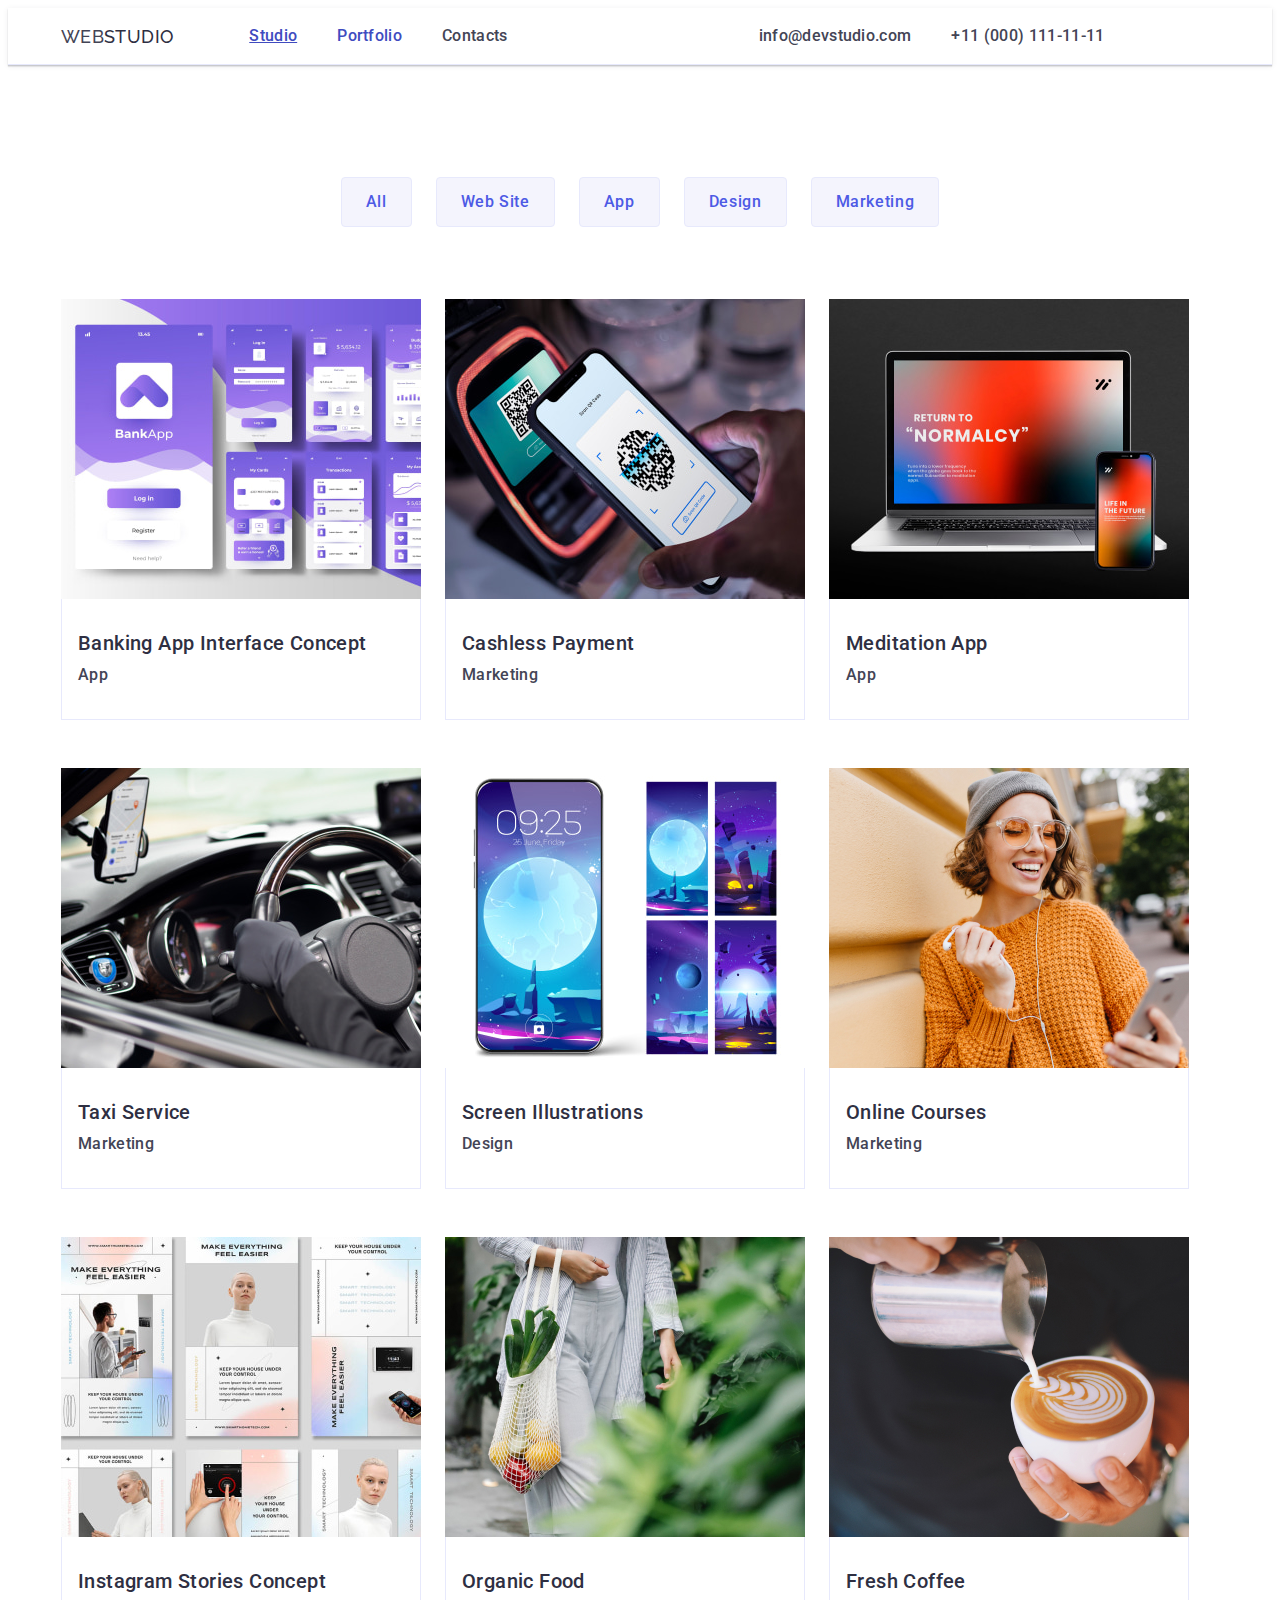
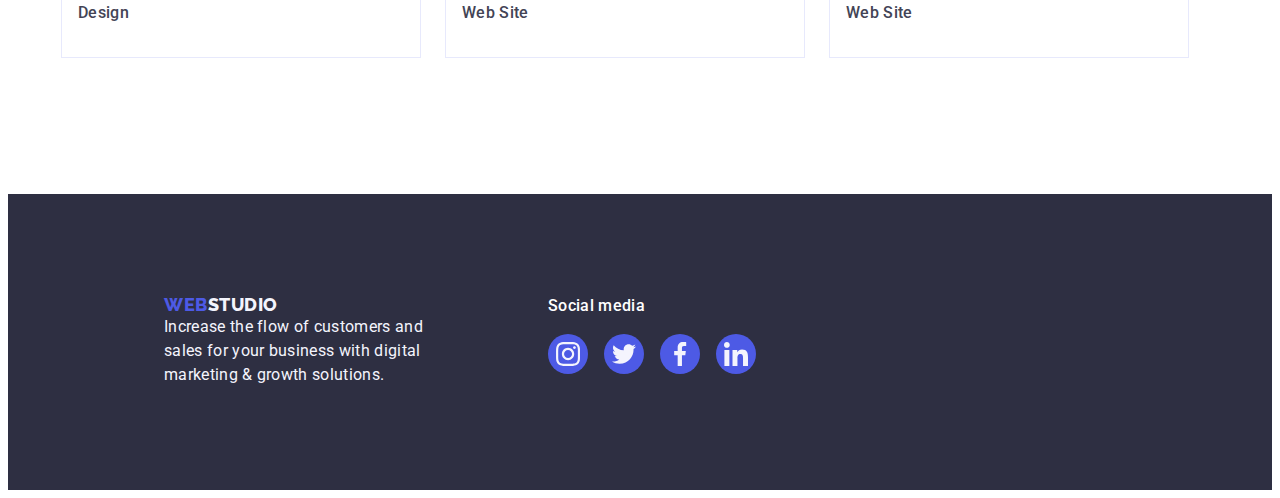
==== portfolio.html @ a3368571 "Initial commit" ====
<!DOCTYPE html>
<html lang="en">
  <head>
    <meta charset="UTF-8" />
    <meta name="viewport" content="width=device-width, initial-scale=1.0" />
    <title>Portofolio</title>

    <link
      rel="stylesheet"
      href="https://cdnjs.cloudflare.com/ajax/libs/modern-normalize/2.0.0/modern-normalize.min.css"
      integrity="sha512-4xo8blKMVCiXpTaLzQSLSw3KFOVPWhm/TRtuPVc4WG6kUgjH6J03IBuG7JZPkcWMxJ5huwaBpOpnwYElP/m6wg=="
      crossorigin="anonymous"
      referrerpolicy="no-referrer"
    />

    <link rel="stylesheet" href="./css/styles.css" />
    <link rel="preconnect" href="https://fonts.googleapis.com" />
    <link rel="preconnect" href="https://fonts.gstatic.com" crossorigin />
    <link
      href="https://fonts.googleapis.com/css2?family=Raleway:wght@700&family=Roboto:wght@400;500;700;900&display=swap"
      rel="stylesheet"
    />
  </head>
  <body>

    <header class="header">
      <!-- Navigation -->
      <div class="header-div container">
        <nav class="nav">
          <a href="./index.html" class="logo-link link">
            Web<span class="logo-second-word">Studio</span></a
          >
          <ul class="list nav-menu">
            <li><a href="./index.html" class="nav-link studio">Studio</a></li>
            <li>
              <a href="./portfolio.html" class="nav-link link studio">Portfolio</a>
            </li>
            <li><a href="" class="nav-link link">Contacts</a></li>
          </ul>
        </nav>
        <!-- Contact-Informations -->
        <address class="address list">
          <ul class="list address-list">
            <li>
              <a href="mailto:info@devstudio.com" class="phone-email link"
                >info@devstudio.com</a
              >
            </li>
            <li>
              <a href="tel:+110001111111" class="phone-email link"
                >+11 (000) 111-11-11</a
              >
            </li>
          </ul>
        </address>
      </div>
    </header>
   
    <main>
      <!-- Filter-Section -->
      <section class="filter-section">
        <div class="portfolio-section-div container">
          <h1 class="visually-hidden">nu poate fi gol</h1>
          <ul class="list buttons-list">
            <li>
              <button type="button" class="button">All</button>
            </li>
            <li>
              <button type="button" class="button">Web Site</button>
            </li>
            <li>
              <button type="button" class="button">App</button>
            </li>
            <li>
              <button type="button" class="button">Design</button>
            </li>
            <li>
              <button type="button" class="button">Marketing</button>
            </li>
          </ul>
          <ul class="list portfolio-list">
            <li class="portfolio-list-list">
              <a href="" class="link portfolio-link">
                <div class="card">
                <img
                  src="./images/banking-1.jpg"
                  alt="bank aplication"
                  width="360"
                />
                <p class="p-card">
                  14 Stylish and User-Friendly App Design Concepts · Task Manager App · Calorie Tracker App · Exotic Fruit Ecommerce App · Cloud Storage App
                </p>
                </div>
                <div class="portfolio-link-div">
                  <h2 class="projects-name">Banking App Interface Concept</h2>
                  <p class="projects-description">App</p>
                </div>
              </a>
            </li>
            <li class="portfolio-list-list">
              <a href="" class="link portfolio-link">
                <div class="card">
                <img
                  src="./images/payment-2.jpg"
                  alt="phone aplication"
                  width="360"
                />
                <p class="p-card">
                  14 Stylish and User-Friendly App Design Concepts · Task Manager App · Calorie Tracker App · Exotic Fruit Ecommerce App · Cloud Storage App
                </p>
                </div>
                <div class="portfolio-link-div">
                  <h2 class="projects-name">Cashless Payment</h2>
                  <p class="projects-description">Marketing</p>
                </div>
              </a>
            </li>
            <li class="portfolio-list-list">
              <a href="" class="link portfolio-link">
                <div class="card">
                  <img
                  src="./images/meditation-3.jpg"
                  alt="computer aplication"
                  width="360"
                />
                <p class="p-card">
                  14 Stylish and User-Friendly App Design Concepts · Task Manager App · Calorie Tracker App · Exotic Fruit Ecommerce App · Cloud Storage App
                </p>


                </div>
               
                <div class="portfolio-link-div">
                  <h2 class="projects-name">Meditation App</h2>
                  <p class="projects-description">App</p>
                </div>
              </a>
            </li>
            <li class="portfolio-list-list">
              <a href="" class="link portfolio-link">
                <div class="card">
                  <img
                  src="./images/taxi-4.jpg"
                  alt="inide the car"
                  width="360"
                />
                <p class="p-card">
                  14 Stylish and User-Friendly App Design Concepts · Task Manager App · Calorie Tracker App · Exotic Fruit Ecommerce App · Cloud Storage App
                </p>
                </div>
              

                <div class="portfolio-link-div">
                  <h2 class="projects-name">Taxi Service</h2>
                  <p class="projects-description">Marketing</p>
                </div>
              </a>
            </li>
            <li class="portfolio-list-list">
              <a href="" class="link portfolio-link">
                <div class="card">
                <img
                  src="./images/screen-5.jpg"
                  alt="phone interface"
                  width="360"
                />
                <p class="p-card">
                  14 Stylish and User-Friendly App Design Concepts · Task Manager App · Calorie Tracker App · Exotic Fruit Ecommerce App · Cloud Storage App
                </p>
                </div>
                
                <div class="portfolio-link-div">
                  <h2 class="projects-name">Screen Illustrations</h2>
                  <p class="projects-description">Design</p>
                </div>
              </a>
            </li>
            <li class="portfolio-list-list">
              <a href="" class="link portfolio-link">
                <div class="card">
                  <img src="./images/online-5.jpg" alt="persoana" width="360" />
                  <p class="p-card">
                    14 Stylish and User-Friendly App Design Concepts · Task Manager App · Calorie Tracker App · Exotic Fruit Ecommerce App · Cloud Storage App
                  </p>





                </div>
               
                <div class="portfolio-link-div">
                  <h2 class="projects-name">Online Courses</h2>
                  <p class="projects-description">Marketing</p>
                </div>
              </a>
            </li>
            <li class="portfolio-list-list">
              <a href="" class="link portfolio-link">
                <div class="card">
                  
                  <img
                  src="./images/stories-7.jpg"
                  alt="aplication interface"
                  width="360"
                />
                <p class="p-card">
                  14 Stylish and User-Friendly App Design Concepts · Task Manager App · Calorie Tracker App · Exotic Fruit Ecommerce App · Cloud Storage App
                </p>
                </div>
              






                <div class="portfolio-link-div">
                  <h2 class="projects-name">Instagram Stories Concept</h2>
                  <p class="projects-description">Design</p>
                </div>
              </a>
            </li>
            <li class="portfolio-list-list">
              <a href="" class="link portfolio-link">
                <div class="card">

                  <img src="./images/food-3.jpg" alt="groceries" width="360" />
                  <p class="p-card">
                    14 Stylish and User-Friendly App Design Concepts · Task Manager App · Calorie Tracker App · Exotic Fruit Ecommerce App · Cloud Storage App
                  </p>
                </div>
             




                <div class="portfolio-link-div">
                  <h2 class="projects-name">Organic Food</h2>
                  <p class="projects-description">Web Site</p>
                </div>
              </a>
            </li>
            <li class="portfolio-list-list">
              <a href="" class="link portfolio-link">
                <div class="card">
                <img src="./images/coffee-2.jpg" alt="coffe" width="360" />
                <p class="p-card">
                  14 Stylish and User-Friendly App Design Concepts · Task Manager App · Calorie Tracker App · Exotic Fruit Ecommerce App · Cloud Storage App
                </p>
                </div>
                
                <div class="portfolio-link-div">
                  <h2 class="projects-name">Fresh Coffee</h2>
                  <p class="projects-description">Web Site</p>
                </div>
              </a>
            </li>
          </ul>
        </div>
      </section>
    </main>
 

  <footer class="footer-class">
    <div class="container-footer">
      <div class="logo-and-paragraph">
        <a href="./index.html" class="logo-footer"
          >Web<span class="span-footer">Studio</span></a
        >
        <p class="logo-footer-link">
          Increase the flow of customers and sales for your business with
          digital marketing & growth solutions.
        </p>
      </div>

      <div class="footer-socials">
        <p class="p-social-media">Social media</p>
        <ul class="footer-list">
          <li class="listaa">
            <a href="" class="link-footer">
              <svg class="last-icons" width="24" height="24">
                <use href="./images/icons.svg#icon-instagram"></use>
              </svg>
            </a>
          </li>
          <li class="listaa">
            <a href="" class="link-footer">
              <svg class="last-icons" width="24" height="24">
                <use href="./images/icons.svg#icon-twitter"></use>
              </svg>
            </a>
          </li>
          <li class="listaa">
            <a href="" class="link-footer">
              <svg class="last-icons" width="24" height="24">
                <use href="./images/icons.svg#icon-facebook"></use>
              </svg>
            </a>
          </li>
          <li class="listaa">
            <a href="" class="link-footer">
              <svg class="last-icons" width="24" height="24">
                <use href="./images/icons.svg#icon-linkedin"></use>
              </svg>
            </a>
          </li>
        </ul>
      </div>
    </div>
 
  </footer>
</body>
</html>
---- css/styles.css ----
:root {
  --main-color-white: white;
  --text-color-white: #FFFFFFFF;
  --text-color-navy: #2e2f42;
  --text-color-slate: #434455;
  --text-color-cloud: #f4f4fd;
  --text-color-logo: #4d5ae5;
  --background-color: #2e2f42;
  --button-hover-color: #404bbf;
  /* --button-color: #f4f4f4fd; */
  
  --logo-font-family: "Raleway", sans-serif;
  --text-font-family: "Roboto", sans-serif;
}

body {
  font-family: var(--text-font-family);
  background-color: var(--main-color-white);
  color: var(--text-color-slate);
}


h2 {
  margin: 0;
}


p{
  margin: 0;
  
}









.container {
  width: 1158px;
  margin: 0 auto;
  padding: 0 15px;
}


/*Header*/



.header {
  border-bottom: 1px solid #e7e9fc;
  box-shadow: 0px 2px 1px rgba(46, 47, 66, 0.08), 0px 1px 1px rgba(46, 47, 66, 0.16), 0px 1px 6px rgba(46, 47, 66, 0.08);
}

.header-div {
  display: flex;
  width: 1158px;
  margin: 0 auto;
  padding: 0 15px;
}



.nav {
  display: flex;
  align-items: center;
}


.logo-link {
  color: var(--text-color-logo);
  font-family: var(--logo-font-family);
  font-size: 18px;
  font-weight: 800;
  line-height: 1.17;
  letter-spacing: 0.54px;
  text-transform: uppercase;
  margin-right: 76px;
  display: inline-block;
}



.logo-second-word {
  color: var(--text-color-navy);
}


.list {
  list-style: none;
  gap: 24px;

  display: flex;
}


.nav-menu {
  display: flex;
  gap: 40px;
}




.nav-link {
  color: var(--text-color-navy);
  font-size: 16px;
  font-weight: 500;
  line-height: 150%;
  letter-spacing: 0.32px;
  padding: 24px 0;
 



  
}

.nav-link:hover .nav-link:focus {
  color: var(--button-hover-color);
}




.address {
  color: var(--text-color-slate);
  font-size: 16px;
  font-style: normal;
  line-height: 150%;
  letter-spacing: 0.32px;
}

.address-list {
  display: flex;
  gap: 40px;
  /* adaugat in tema 4 */
  padding-left: 251px;
}

.address:hover .address:focus {
  color: var(--text-color-cloud);
}


.phone-email {
  color: var(--text-color-slate);
  line-height: 1.5;
  letter-spacing: 0.02em;
  transition: color 250ms cubic-bezier(0.4, 0, 0.2, 1);
}

.phone-email:hover .phone-email:focus {
  background-color: var(--button-hover-color);
}


/*First Section*/




.first-section {
  background-color: #2e2f42;
  padding: 188px 0;
  background-image: linear-gradient(
      rgba(46, 47, 66, 0.7),
      rgba(46, 47, 66, 0.7)
    ),
    url(../images/pozahero.jpg);

  background-repeat: no-repeat;
  background-position: center;
  background-size: cover;
  max-width: 1440px;
}



.title-first-section {
  font-size: 56px;
  line-height: 1.07;
  text-align: center;
  color: #ffffff;
  width: 496px;

  margin-left: auto;
  margin-right: auto;
}

.button-first-section {
  display: block;
  min-width: 169px;
  height: 56px;
  border: none;
  background-color: #4d5ae5;
  border-radius: 4px;
  cursor: pointer;
  color: var(--WHITE, #fff);

  /* Button Text */
  font-family: Roboto;
  font-size: 16px;
  font-style: normal;
  font-weight: 500;
  line-height: 24px; /* 150% */
  letter-spacing: 0.64px;
  margin-left: auto;
  margin-right: auto;
  transition: background-color 250ms cubic-bezier(0.4, 0, 0.2, 1);
  
}

.button-first-section:hover {
  background-color: #404bbf;
}

.button-first-section:focus {
  background-color: #404bbf;
}



/*Second section*/

.p-social-media {

  margin-bottom: 16px;
  font-family: Roboto;
  font-weight: 500;
  font-size: 16px;
  line-height: 1.5;
  letter-spacing: 0.02em;
  color: var(--text-color-white);
  font-style: normal;
  
  
}










ul {
  padding: 0;
}



.title-second-section {
  margin-bottom: 8px;
  text-align: center;
}

.paragraph-second-section {
  /* Body */
  font-family: Roboto;
  font-size: 16px;
  font-style: normal;
  font-weight: 400;
  line-height: 24px; /* 150% */
  letter-spacing: 0.32px;
}

.second-section {
  padding: 120px 0;
  display: flex;
}

.paragraph-second-section-forth {
  color: var(--SLATE, #434455);
  text-align: center;

  /* Body */
  font-family: Roboto;
  font-size: 16px;
  font-style: normal;
  font-weight: 400;
  line-height: 24px; /* 150% */
  letter-spacing: 0.32px;
}

.forth-social-media {
  display: flex;
  justify-content: center;
  gap: 24px;
}

.forth-icons {
  height: 40px;
  width: 40px;
  list-style-type: none;
}

.link-icons {
  width: 100%;
  height: 100%;
  background-color: #4d5ae5;
  border-radius: 50%;
  display: flex;
  align-items: center;
  justify-content: Center;
  fill: var(--text-color-cloud);
  transition: background-color 250ms cubic-bezier(0.4, 0, 0.2, 1);

}

.link-icons:hover {
  background-color: #404bbf;
}

.link-icons:focus {
  background-color: #404bbf;
}

.our-team-icons {
  /* fill: #f4f4fd; */
  fill: var(--text-color-cloud);
}

.section-customers {
  padding-top: 120px;
  padding-bottom: 120px;
}



.list-customers {
  list-style: none;
  /* padding: 24px; */
  display: flex;

  gap: 24px;

  
}


.subtitle {

  font-size: 36px;
  line-height: 1.11;
  color: var(--NAVY-BLUE, #2e2f42);
  margin-bottom: 72px;
  
  text-align: center;
}





.icons-list {
  width: 168px;
  height: 88px;
  /* flex-shrink: 0;
  border-radius: 4px;
  border: 1px solid #8e8f99;
  display: flex;
  align-items: center;
  fill: currentColor; */
}

.icons-list-svg {

  width: 104px;
  height: 56px;
  fill: currentColor;


}


.link-customers-five-section {
  width: 100%;
  height: 100%;
  border: 1px solid #8e8f99;
  border-radius: 4px;
  display: flex;
  align-items: center;
  justify-content: center;
  color: #8e8f99;
  transition: border-color 250ms cubic-bezier(0.4, 0, 0.2, 1), color 250ms cubic-bezier(0.4, 0, 0.2, 1);

  /* box-sizing: border-box; */
}

.link-customers-five-section:hover {
  color: #404bbf;
  border-color: #404bbf;
}

.link-customers-five-section:focus {
  color: #404bbf ;
  border-color: #404bbf;
}

.link {
  text-decoration: none;
  font-weight: 500;
  line-height: 1.5;
  letter-spacing: 0.02em;
  color: var(--list-color);
}

.forth-section {
  background-color: #f4f4fd;
  padding: 120px 0;
}

.title-forth-section {
  margin-bottom: 72px;
  font-size: 36px;
  line-height: 1.11;
  text-align: center;
  letter-spacing: 0.02em;
  text-transform: capitalize;
  color: #2e2f42;
}

.background-special {
  border-top-left-radius: 0px;
  border-top-right-radius: 0px;
  border-bottom-left-radius: 4px;
  border-bottom-right-radius: 4px;
  width: 100%;
  min-width: 264px;
  gap: 24px;

  box-shadow: 0px 1px 6px rgba(46, 47, 66, 0.08),
    0px 1px 1px rgba(46, 47, 66, 0.16), 0px 2px 1px rgba(46, 47, 66, 0.08);
  border-radius: 0px 0px 4px 4px;
  background: var(--WHITE, #fff);
  box-shadow: 0px 2px 1px 0px rgba(46, 47, 66, 0.08),
    0px 1px 1px 0px rgba(46, 47, 66, 0.16),
    0px 1px 6px 0px rgba(46, 47, 66, 0.08);
}

.container-forth {
  padding-top: 32px;
  padding-bottom: 32px;
}

.link:hover {
  color: #404bbf;
}
.link:focus {
  color: #404bbf;
}



img {
  display: block;
}

.studio {

  color: #404bbf;
  position: relative;
  transition: color 250ms cubic-bezier(0.4, 0, 0.2, 1);
  
  
  

}



.studio::after {

  content: "";
  position: absolute;
  left: 0;
  bottom: -1px;
  height: 4px;
  background-color: #404bbf;
  border-radius: 2px;
  transition: color 250ms cubic-bezier(0.4, 0, 0.2, 1);



}




/* .port {

  color: #404bbf;
  position: relative;

  







} */


.port::after {

  content: '';
  position: absolute;
  left: 0;
  bottom: -1px;
  height: 4px;
  background-color: #404bbf;
  border-radius: 2px;
  transition: color 250ms cubic-bezier(0.4, 0, 0.2, 1);




}












.button {
  font-family: "Roboto", sans-serif;
  font-weight: 500;
  font-size: 16px;
  line-height: 1.5;
  letter-spacing: 0.04em;
  color: #4d5ae5;
  background-color: #f4f4fd;

  cursor: pointer;
  padding: 12px 24px;
  border: 1px solid #e7e9fc;
  border-radius: 4px;
  transition: color 250ms cubic-bezier(0.4, 0, 0.2, 1), background-color 250ms cubic-bezier(0.4, 0,  0.2, 1), border-color 250ms cubic-bezier(0.4, 0, 0.2, 1), box-shadow 250ms cubic-bezier(0.4, 0, 0.2, 1);
  
 
  



}






.button:hover {
  background-color: #404bbf;
  color: #ffffffff;
  border: 1px solid transparent;
  box-shadow:  0px 3px 1px rgba(0, 0, 0, 0.1), 0px 2px 1px rgba(0, 0, 0, 0.08), 0px 2px 2px rgba(0, 0, 0, 0.12);
}
.button:focus {
  background-color: #404bbf;
  color: #ffffffff;
  border: 1px solid transparent;
  box-shadow:  0px 3px 1px rgba(0, 0, 0, 0.1), 0px 2px 1px rgba(0, 0, 0, 0.08), 0px 2px 2px rgba(0, 0, 0, 0.12);

}




.portfolio-list {
  display: flex;
  flex-wrap: wrap;
  column-gap: 24px;
  row-gap: 48px;
}

.portfolio-link {
  /* width: calc((100%-48px) / 3); */
  display:block;
  transition: box-shadow 250ms cubic-bezier(0.4, 0, 0.2, 1);

 



}

.portfolio-link-div {
  padding: 32px 16px;
  border: 1px solid #e7e9fc;
  border-top: none;
 
 
}

.portfolio-link:hover{
  box-shadow: 0px 1px 6px rgba(46, 47, 66, 0.08), 0px 1px 1px rgba(46, 47, 66, 0.16), 0px 2px 1px rgba(46, 47, 66, 0.08); 
  /* transition: box-shadow 250ms cubic-bezier(0.4, 0, 0.2, 1); */

  /* transform: translateY(0%); */

  


 





}

.card {

  position: relative;
  overflow: hidden;


}

.p-card {

  position: absolute;
  top: 0;

  
  font-size: 16px;
  line-height: 1.5em;
  letter-spacing: 0.02em;
  color: var(--text-color-cloud);
  padding: 40px 32px;
  background-color: #4d5ae5;
  height: 100%;
  width: 100%;
  transform: translateY(100%);
  transition: transform 250ms cubic-bezier(0.4, 0, 0.2, 1);
  
  


}


.portfolio-link:hover .p-card {

  transform: translateY(0);

}


.portfolio-link:focus .p-card {

  transform: translateY(0);
}







.portfolio-link:focus{

  box-shadow: 0px 1px 6px rgba(46, 47, 66, 0.08), 0px 1px 1px rgba(46, 47, 66, 0.16), 0px 2px 1px rgba(46, 47, 66, 0.08); 
  transform: translateY(0%);

}





.footer-class {
  background-color: var(--background-color);
  padding: 100px 0;
  /* margin: 0; */
}

.container-footer {
  display: flex;
  align-items: baseline;
  /* margin-right: 120px; */
}

.logo-and-paragraph {
  /* padding-top: 32px;
  padding-bottom: 32px; */
  margin-right: 120px;
}

.span-footer {
  color: var(--CLOUD, #f4f4fd);


  /* font-family: Raleway;
  font-size: 18px;
  font-style: normal;
  font-weight: 800;
  line-height: 21px; /* 116.667% */



  /* letter-spacing: 0.54px;
  text-transform: uppercase; */ 
}

.logo-footer {
  color: var(--IRIS, #4d5ae5);
  font-family: Raleway;
  font-size: 18px;
  font-style: normal;
  font-weight: 800;
  line-height: 21px; /* 116.667% */
  letter-spacing: 0.54px;
  text-transform: uppercase;

  text-decoration: none;
  margin-left: 156px;
}

.last-icons {
  /* fill: #f4f4f4fd; */
  fill: var(--text-color-cloud);
}

.logo-footer-link {
  color: var(--CLOUD, #f4f4fd);

  /* Body */
  /* font-family: Roboto; */
  font-size: 16px;
  font-style: normal;
  font-weight: 400;
  line-height: 1.5; /* 150% */
  letter-spacing: 0.32px;
  max-width: 264px;
  margin-left: 156px;

}







.footer-list {
  display: flex;
  gap: 16px;
}

.listaa {
  width: 40px;
  height: 40px;
  list-style-type: none;
}

.link-footer {
  width: 100%;
  height: 100%;
  background-color: #4d5ae5;
  border-radius: 50%;
  display: flex;
  align-items: center;
  justify-content: center;
  transition: background-color 250ms cubic-bezier(0.4, 0, 0.2, 1);

}

.link-footer:hover,
.link-footer:focus{

  background-color: #31d0aa;

  

}

.filter-section {
  padding-top: 96px;
  padding-bottom: 120px;
}

.buttons-list {
  display: flex;
  justify-content: center;
  gap: 24px;
  margin-bottom: 72px;
}

/* .button-filter {
  font-family: var(--text-font-family);
  color: #4d5ae5;
  font-size: 16px;
  font-weight: 500;
  line-height: 150%;
  letter-spacing: 0.64px;
  background-color: var(--text-color-cloud);
  cursor: pointer;
}

.button-filter:hover .button-filter:focus {
  color: #ffffffff;
  background-color: #404bbf;
} */

.projects-name {
  color: var(--text-color-navy);
  font-weight: 500;
  font-size: 20px;
  line-height: 1.2;
  letter-spacing: 0.02em;
  margin-bottom: 8px;
}

.projects-description {
  color: var(--text-color-slate);
  font-size: 16px;
  line-height: 1.5;
  letter-spacing: 0.02em;
}




.first-section {
  background-color: #2e2f42;
  padding: 188px 0;
  background-image: linear-gradient(
      rgba(46, 47, 66, 0.7),
      rgba(46, 47, 66, 0.7)
    ),
    url(../images/pozahero.jpg);

  background-repeat: no-repeat;
  background-position: center;
  background-size: cover;
  max-width: 1440px;
}

.title-first-section {
  font-size: 56px;
  line-height: 1.07;
  text-align: center;
  color: #ffffff;
  width: 496px;

  margin-left: auto;
  margin-right: auto;
}








/*Second section*/

.visually-hidden {
  position: absolute;
  width: 1px;
  height: 1px;
  margin: -1px;
  border: 0;
  padding: 0;
  white-space: nowrap;
  clip-path: inset(100%);
  clip: rect(0, 0, 0, 0);
  overflow: hidden;
}

.second-section-list {
  width: 100%;
  min-width: 264px;
  gap: 24px;
}

.second-section-icons {
  display: flex;
  align-items: center;
  justify-content: center;
  height: 112px;
  background-color: #f4f4fd;
  border-radius: 4px;
  margin-bottom: 8px;
}

.section-third {
  padding-bottom: 120px;
}

.title-third-section {
  font-size: 36px;
  line-height: 1.11;
  text-align: center;
  letter-spacing: 0.02em;
  text-transform: capitalize;
  color: #2e2f42;
  margin-bottom: 72px;
}

.third-section-list {
  min-width: 360px;
  width: 100%;
  gap: 24px;
}

/*Forth Section*/

.forth-section {
  background-color: #f4f4fd;
  padding: 120px 0;
}

.title-forth-section {
  margin-bottom: 72px;
  font-size: 36px;
  line-height: 1.11;
  text-align: center;
  letter-spacing: 0.02em;
  text-transform: capitalize;
  color: #2e2f42;
}

.background-special {
  border-top-left-radius: 0px;
  border-top-right-radius: 0px;
  border-bottom-left-radius: 4px;
  border-bottom-right-radius: 4px;
  width: 100%;
  min-width: 264px;
  gap: 24px;

  box-shadow: 0px 1px 6px rgba(46, 47, 66, 0.08),
    0px 1px 1px rgba(46, 47, 66, 0.16), 0px 2px 1px rgba(46, 47, 66, 0.08);
  border-radius: 0px 0px 4px 4px;
  background: var(--WHITE, #fff);
  box-shadow: 0px 2px 1px 0px rgba(46, 47, 66, 0.08),
    0px 1px 1px 0px rgba(46, 47, 66, 0.16),
    0px 1px 6px 0px rgba(46, 47, 66, 0.08);
}



.paragraph-second-section-forth {
  color: var(--SLATE, #434455);
  text-align: center;

  /* Body */
  font-family: Roboto;
  font-size: 16px;
  font-style: normal;
  font-weight: 400;
  line-height: 24px; /* 150% */
  letter-spacing: 0.32px;
}


/* Fereastra modala*/

.modal-cls {

  position: fixed;
  top: 0;
  left: 0;
  width: 100%;
  height: 100%;
  background-color: rgba(46, 47, 66, 0.4);
  transition: opacity 250ms cubic-bezier(0.4, 0, 0.2, 1), visibility 250ms cubic-bezier(0.4, 0, 0.2, 1);
  






}

.is-hidden {

  opacity: 0;
  visibility: hidden;
  pointer-events: none;




}


.modal-window {

  position: absolute;
  top: 50%;
  left: 50%;
  transform: translate(-50%, -50%) scale(1);
  width: 408px;
  min-height: 584px;
  background: #fcfcfc;
  box-shadow: 0px 1px 1px rgba(0, 0,  0, 0.14), 0px 1px 3px rgba(0, 0, 0, 0.12), 0px 2px 1px rgba(0, 0, 0, 0.2);
  border-radius: 4px;
  transition: transform 250ms cubic-bezier(0.4, 0, 0.2, 1);
  





}

.modal-button {

  position: absolute;
  top: 24px;
  right: 24px;
  width: 24px;
  height: 24px;
  border-radius: 50%;
  display: flex;
  align-items: center;
  justify-content: center;
  background-color: #e7e9fc;
  
  padding: 0;
  cursor: pointer;
  transition: background-color 250ms cubic-bezier(0.4, 0, 0.2, 1), border 250ms cubic-bezier(0.4, 0, 0.2, 1);
  border: 1px solid rgba(0, 0, 0, 0.1);
  






}

.modal-button:hover,
.modal-button:focus {

  background-color: #404bbf;
  border: none;
  fill: #ffffff;




}




.modal-svg {

  transition: fill 250ms cubic-bezier(0.4, 0, 0.2, 1);


}
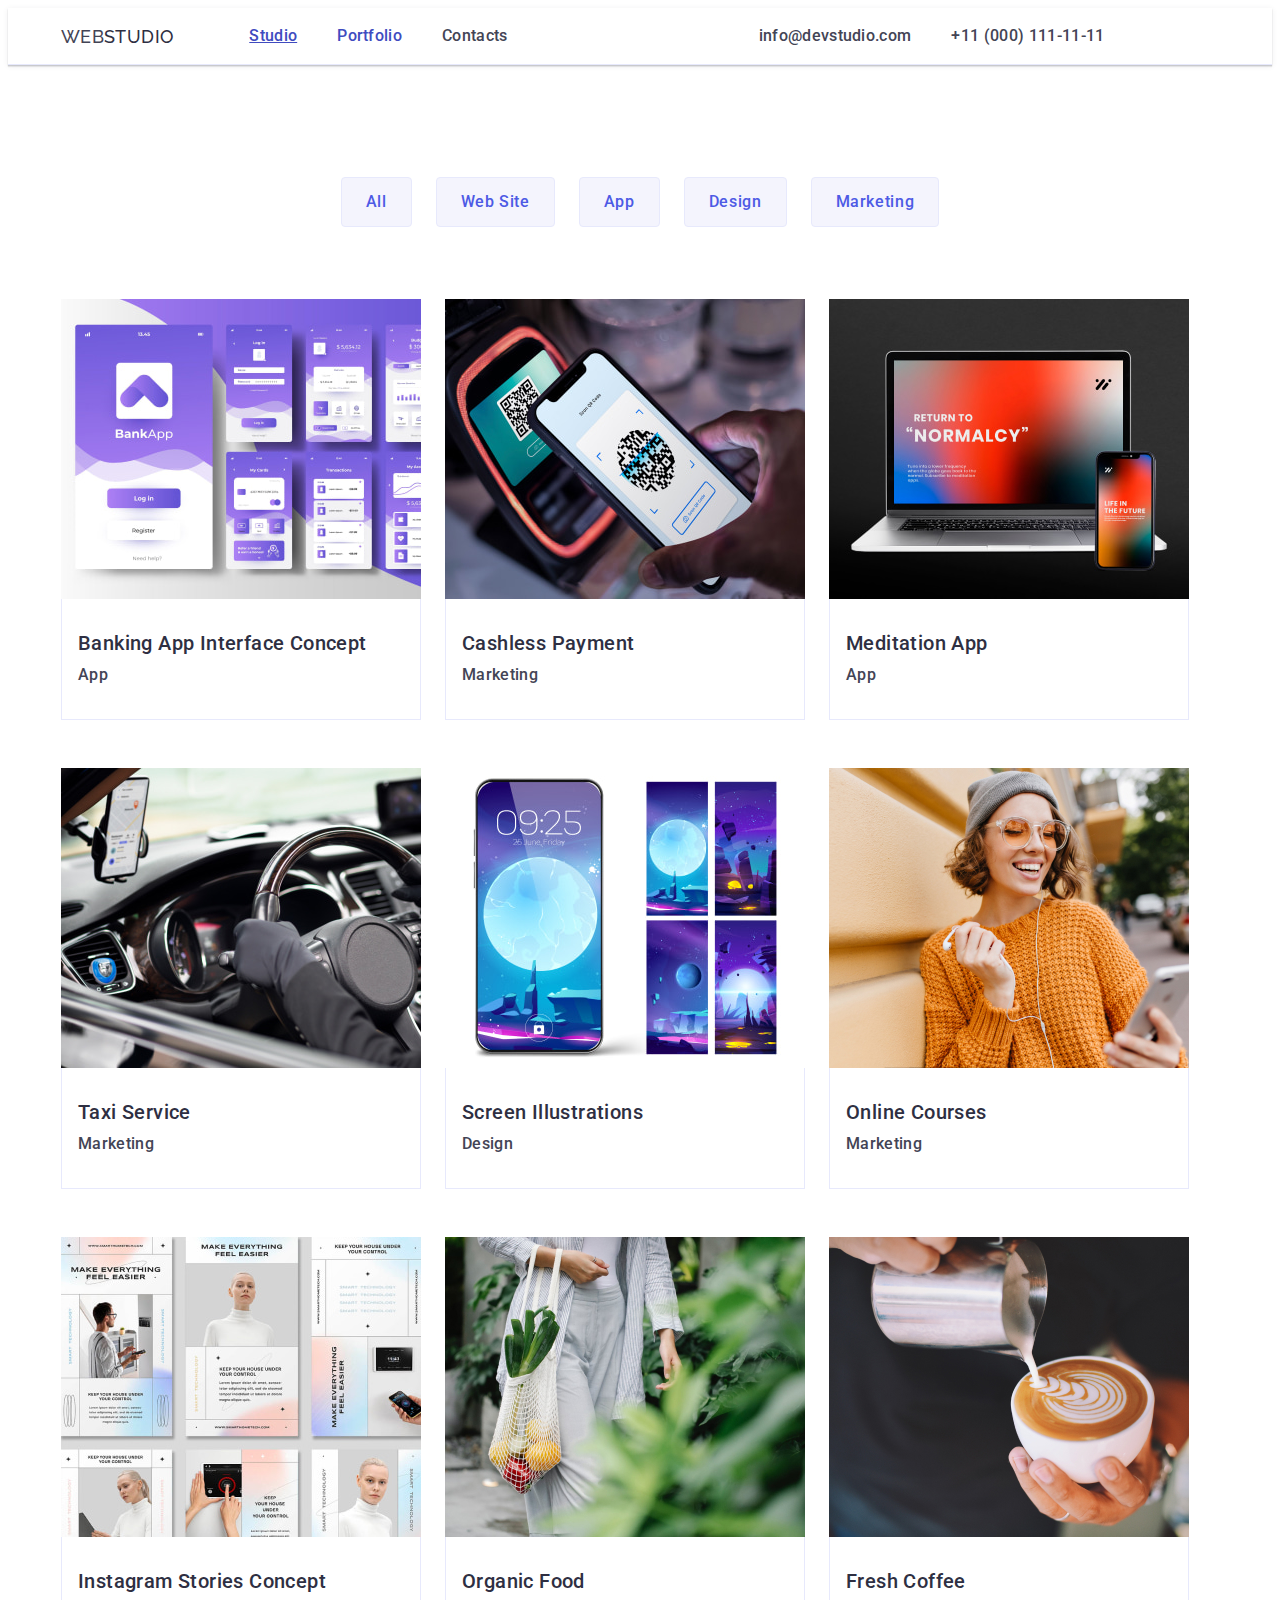
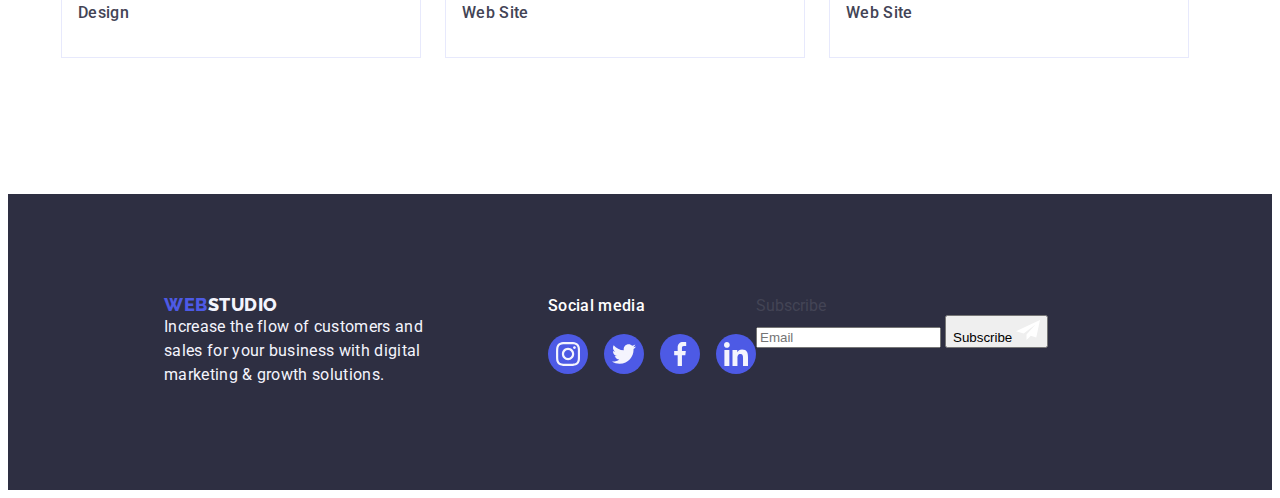
==== commit 6673ccae: "Add files via upload" ====
--- a/portfolio.html
+++ b/portfolio.html
@@ -307,7 +307,32 @@
           </li>
         </ul>
       </div>
+
+      <div class="subscribe-container">
+        <p class="p-subscribe">Subscribe</p>
+        <form class="subscribe-form">
+          <label class="subscribe-label">
+            <input name="name-subscribe" type="email" placeholder="Email" class="input-sub">
+          </label>
+          <button type="submit" class="button-subscribe">Subscribe
+            <svg class="svg-subscribe" width="24" height="24">
+              <use href="./images/icons.svg#icon-three"></use>
+            </svg>
+          </button>
+        </form>
+      </div>
     </div>
+
+
+
+
+
+    </div>
+
+
+
+
+
  
   </footer>
 </body>
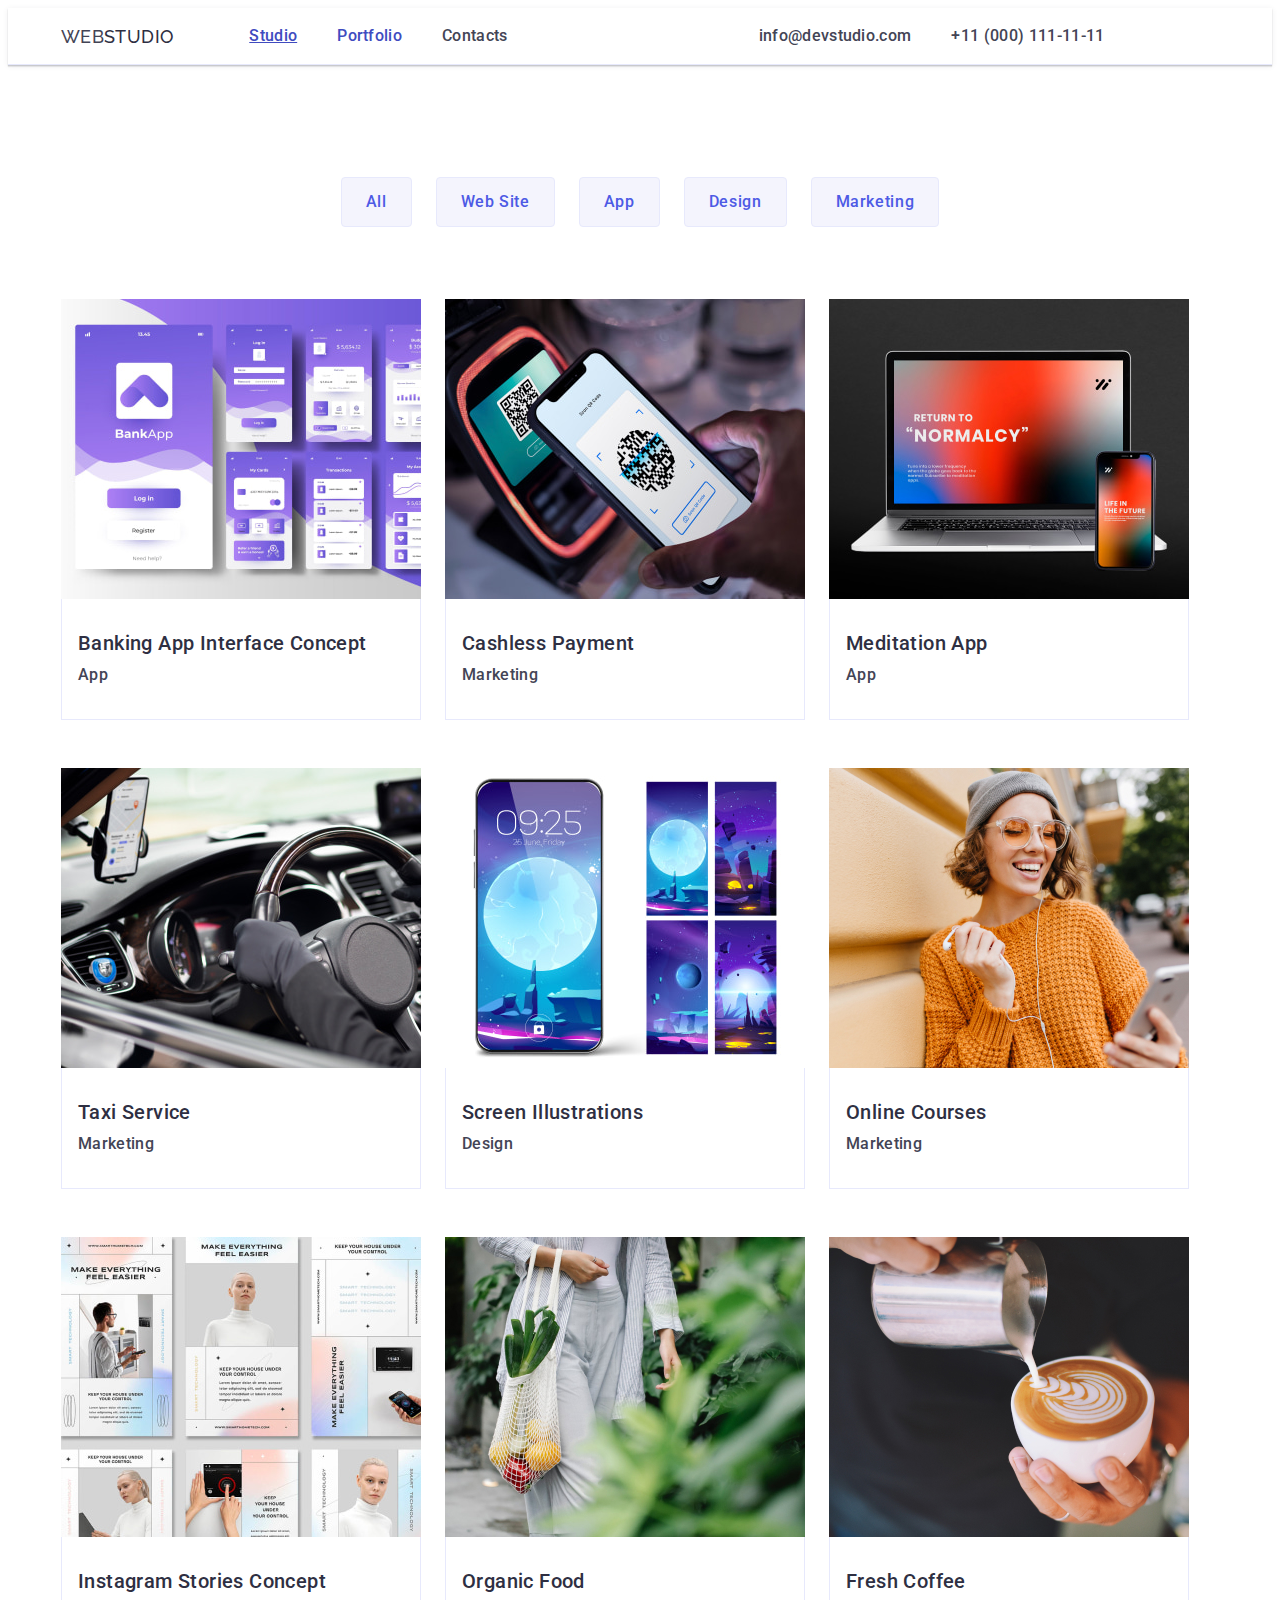
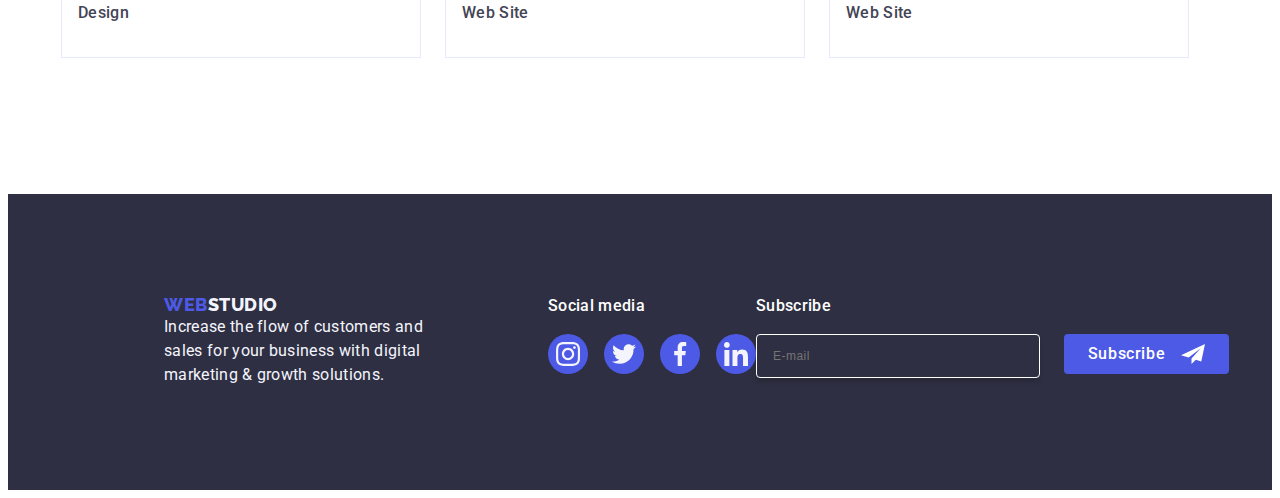
==== commit ea01d715: "Update portfolio.html" ====
--- a/portfolio.html
+++ b/portfolio.html
@@ -312,7 +312,7 @@
         <p class="p-subscribe">Subscribe</p>
         <form class="subscribe-form">
           <label class="subscribe-label">
-            <input name="name-subscribe" type="email" placeholder="Email" class="input-sub">
+            <input name="name-subscribe" type="email" placeholder="E-mail" class="input-sub">
           </label>
           <button type="submit" class="button-subscribe">Subscribe
             <svg class="svg-subscribe" width="24" height="24">
@@ -327,7 +327,7 @@
 
 
 
-    </div>
+  
 
 
 
--- a/css/styles.css
+++ b/css/styles.css
@@ -7,6 +7,7 @@
   --text-color-logo: #4d5ae5;
   --background-color: #2e2f42;
   --button-hover-color: #404bbf;
+  --label-color: #8e8f99;
   /* --button-color: #f4f4f4fd; */
   
   --logo-font-family: "Raleway", sans-serif;
@@ -981,6 +982,7 @@
   height: 100%;
   background-color: rgba(46, 47, 66, 0.4);
   transition: opacity 250ms cubic-bezier(0.4, 0, 0.2, 1), visibility 250ms cubic-bezier(0.4, 0, 0.2, 1);
+  padding: 72px 24px 24px 24px 24px;
   
 
 
@@ -1014,6 +1016,15 @@
   box-shadow: 0px 1px 1px rgba(0, 0,  0, 0.14), 0px 1px 3px rgba(0, 0, 0, 0.12), 0px 2px 1px rgba(0, 0, 0, 0.2);
   border-radius: 4px;
   transition: transform 250ms cubic-bezier(0.4, 0, 0.2, 1);
+  padding-top: 72px;
+  padding-right: 24px;
+  padding-bottom: 24px;
+  padding-left: 24px;
+  
+
+  
+
+  
   
 
 
@@ -1069,3 +1080,327 @@
 
 
 }
+
+
+.p-modal {
+
+  font-weight: 500;
+  font-size: 16px;
+  line-height: 1.5;
+  text-align: center;
+  letter-spacing: 0.02em;
+  color: var(--text-color-navy);
+  margin-bottom: 16px;
+
+
+}
+
+.form {
+
+  margin-bottom: 8px;
+  gap: 24px;
+   
+
+}
+
+.name-label {
+
+  font-size: 12px;
+  line-height: 1.17;
+  letter-spacing: 0.04em;
+  color: var(--label-color);
+  display: block;
+  margin-bottom: 4px;
+  display: block;
+
+
+}
+
+.input {
+
+  position: relative;
+
+
+}
+
+.input-class {
+
+  width: 100%;
+  height: 40px;
+  border: 1px solid rgba(46, 47, 66, 0.4);
+  border-radius: 4px;
+  background-color: transparent;
+  padding-left: 38px;
+  outline: transparent;
+  transition: border-color 250ms cubic-bezier(0.4, 0, 0.2, 1);
+
+
+
+
+
+}
+
+
+.input-class:focus {
+
+  border-color: #4D5AE5 ;
+  fill: #4D5AE5;
+
+
+
+
+
+}
+
+
+.input-svg {
+
+  position: absolute;
+  left: 16px;
+  top: 50%;
+  transform: translateY(-50%);
+  transition: fill 250ms cubic-bezier(0.4, 0, 0.2, 1);
+  fill: #4D5AE5;
+  
+
+
+}
+
+
+.comment-form {
+
+  margin-bottom: 16px;
+
+
+}
+
+.textarea-form {
+
+  width: 100%;
+  height: 120px;
+  font-size: 12px;
+  line-height: 1.17;
+  letter-spacing: 0.04em;
+  color: rgba(46, 47, 66, 0.4);
+  border: 1px solid rgba(46, 47, 66, 0.4);
+  border-radius: 4px;
+  background-color: transparent;
+  padding: 8px 16px;
+  outline: transparent;
+  resize: none;
+  transition: fill 250ms cubic-bezier(0.4, 0, 0.2, 1);
+
+
+
+
+}
+
+
+.textarea-form:focus {
+
+  border-color: #4D5AE5;
+
+
+
+
+}
+
+
+.container-checkbox {
+
+  margin-bottom: 24px;
+
+
+
+
+}
+
+
+.name-label-checkbox {
+
+  font-size: 12px;
+  line-height: 1.17;
+  letter-spacing: 0.04em;
+  color: #8e8f99; 
+  display: block;
+
+
+
+
+}
+
+.span-privacy {
+
+  width: 16px;
+  height: 16px;
+  border: 1px solid rgba(46, 47, 66, 0.4);
+  border-radius: 2px;
+  transition: background-color 250ms cubic-bezier(0.4, 0, 0.2, 1), border 250ms cubic-bezier(0.4, 0, 0.2, 1), fill 250ms cubic-bezier(0.4, 0, 0.2, 1), fill 250ms cubic-bezier(0.4, 0, 0.2, 1);
+ 
+  display: inline-flex;
+  align-items: center;
+  justify-content: center;
+  /* fill: transparent; */
+  background-color: #404bbf; 
+ 
+  fill: #F4F4FD;
+  fill: transparent;
+  border: none;
+  
+  
+
+
+
+
+
+}
+
+.link-privacy {
+
+  color: var(--text-color-logo);
+
+
+
+
+
+}
+
+.button-checkbox {
+
+  display: block;
+  min-width: 169px;
+  height: 56px;
+  font-family: "Roboto", sans-serif;
+  font-size: 16px;
+  font-weight: 500;
+  line-height: 1.5;
+  letter-spacing: 0.04em;
+  color: #ffffff;
+  cursor: pointer;
+  background-color: #4D5AE5;
+  border: none;
+  border-radius: 4px;
+  font-size: 16px;
+  font-weight: 500;
+  line-height: 1.5;
+  letter-spacing: 0.04em;
+  color: #ffffff;
+  cursor: pointer;
+  border-radius: 4px;
+  transition: background-color 250ms cubic-bezier(0.4, 0, 0.2, 1);
+
+
+
+
+
+
+
+}
+
+
+.p-subscribe {
+
+  margin-bottom: 16px;
+  font-weight: 500;
+  font-size: 16px;
+  line-height: 1.5;
+  letter-spacing: 0.02em;
+  color: #ffffff;
+
+
+
+
+}
+
+.subscribe-form {
+
+  display: flex;
+  gap: 24px;
+
+
+
+
+
+}
+
+.subscribe-label {
+
+  gap: 24px;
+
+
+
+
+}
+
+.input-sub {
+
+  width: 264px;
+  height: 40px;
+  border: 1px solid #ffffff;
+  background-color: transparent;
+  font-size: 12px;
+  line-height: 1.5;
+  letter-spacing: 0.04em;
+  padding-left: 16px;
+  box-shadow: 0px 4px 4px 0px rgba(0, 0, 0, 0.15);
+  border-radius: 4px;
+  color: #ffffff;
+
+
+}
+
+
+
+.button-subscribe {
+
+  min-width: 165px;
+  height: 40px;
+  display: flex;
+  justify-content: center;
+  align-items: center;
+  font-family: "Roboto", sans-serif;
+  font-size: 16px;
+  font-weight: 500;
+  line-height: 1.5;
+  letter-spacing: 0.04em;
+  color: #ffffff;
+  cursor: pointer;
+  background-color: #4D5AE5;
+  border: none;
+  border-radius: 4px;
+
+
+
+
+
+}
+
+.svg-subscribe {
+
+  margin-left: 16px;
+
+
+
+
+
+
+}
+
+
+
+
+.input-svg:focus {
+
+  fill: #4D5AE5;
+
+
+
+
+}
+
+
+
+
+
+
+
